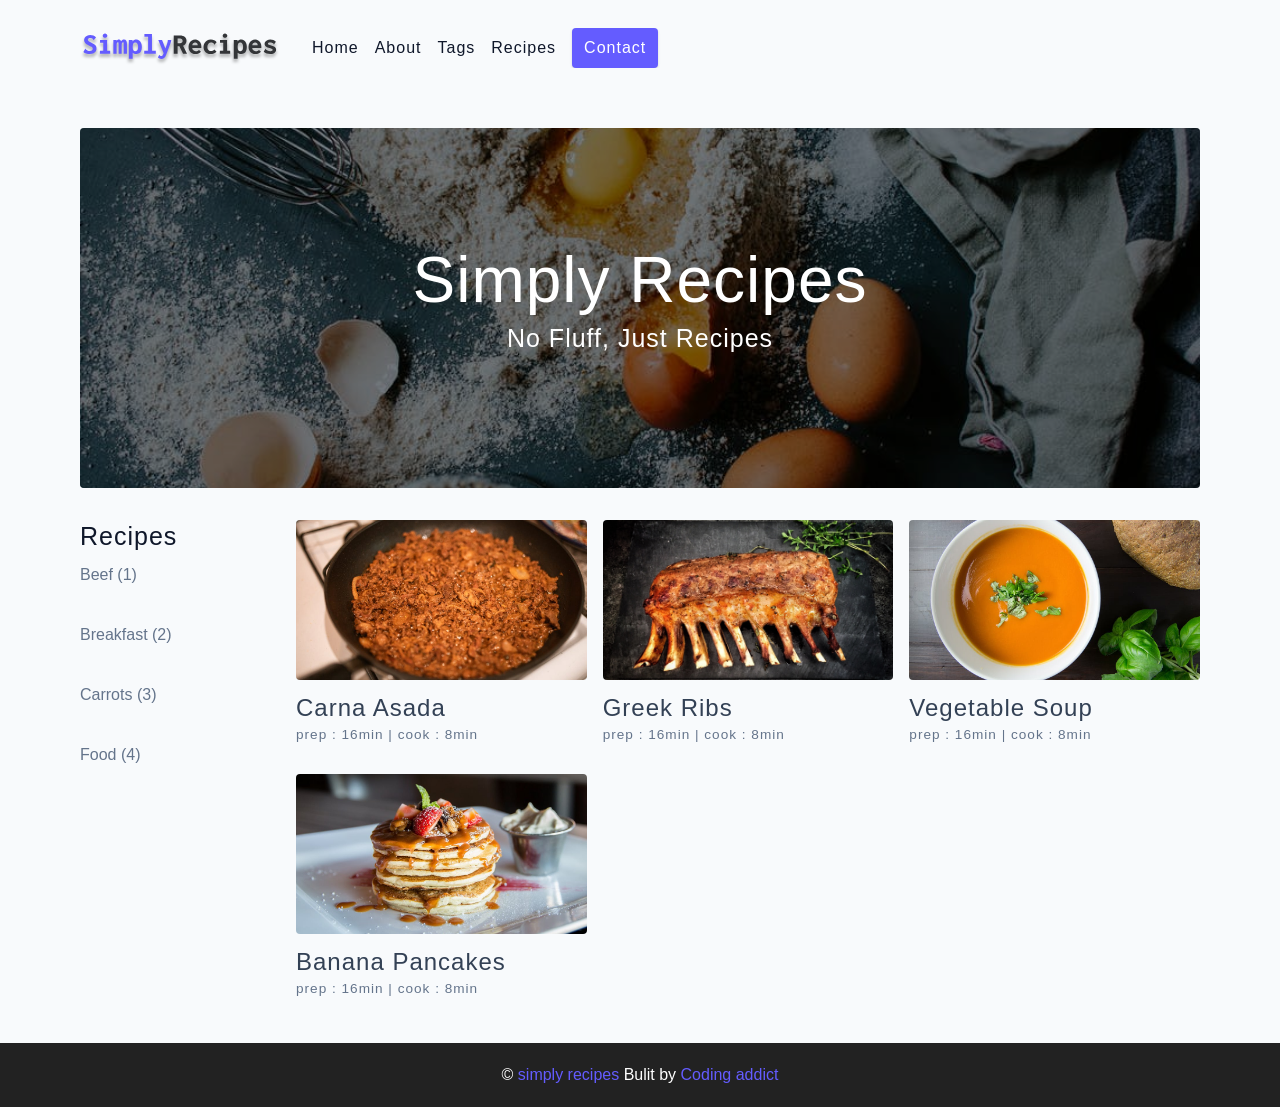
==== index.html @ bfdd86a1 "initial commit" ====
<!DOCTYPE html>
<html lang="en">
<head>
  <meta charset="UTF-8" />
  <meta http-equiv="X-UA-Compatible" content="IE=edge" />
  <meta name="viewport" content="width=device-width, initial-scale=1.0" />
  <title>Simply Recipes || Starter</title>
  <!-- favicon -->
  <link rel="shortcut icon" href="./assets/favicon.ico" type="image/x-icon" />
  <!-- normalize -->
  <link rel="stylesheet" href="./css/normalize.css" />
  <!-- font-awesome -->
  <link rel="stylesheet" href="https://cdnjs.cloudflare.com/ajax/libs/font-awesome/5.14.0/css/all.min.css" />
  <!-- main css -->
  <link rel="stylesheet" href="./css/main.css" />
</head>

<body>
  <!-- <nav> -->
  <nav class="navbar">
    <div class="nav-center">
      <!-- header  -->
      <div class="nav-header">
        <a href="index.html" class="nav-log">
          <img src="./assets/logo.svg" alt="Simply Recipes">
        </a>
        <button type="button" class="btn nav-btn">
          <i class="fas fa-align-justify"></i>
        </button>
      </div>
      <!-- links -->
      <div class="nav-links">
        <a href="index.html" class="nav-link">home</a>
        <a href="about.html" class="nav-link">about</a>
        <a href="tags.html" class="nav-link">tags</a>
        <a href="recipes.html" class="nav-link"> recipes</a>

        <div class="nav-link-contact-link">
          <a href="contact.html" class="btn">contact</a>
        </div>
      </div>
   </div>
  </nav>
  <!-- end of nav -->
  <!-- main -->
  <main class="page">
    <!-- header -->
    <header class="hero">
      <div class="hero-container">
        <div class="hero-text">
          <h1>simply recipes</h1>
          <h4>no fluff, just recipes</h4>
        </div>
      </div>
    </header>
    <!-- end of header  -->
    <!-- recipes container -->
    <section class="recipes-container">
      <!-- tags container -->
      <div class="tags-container">
        <h4>recipes</h4>
        <div class="tags-list">
          <a href="tag-template.html"> Beef (1)</a>
          <a href="tag-template.html"> Breakfast (2)
          </a>
          <a href="tag-template.html"> Carrots (3)</ a>
            <a href="tag-template.html"> food (4)</a>
        </div>
      </div>
      <!-- end tags container -->

      <!-- recipes-list  -->
      <div class="recipes-list">
        <!-- single recipes  -->
        <a href="single-recipe.html" class="recipe">
          <img src="./assets/recipes/recipe-1.jpeg" alt="food" class="img recipe-img" />
          <h5>Carna asada</h5>
          <p>prep : 16min | cook : 8min</p>
        </a>
        <!-- end of single recipe  -->
        <!-- single recipes  -->
        <a href="single-recipe.html" class="recipe">
          <img src="./assets/recipes/recipe-2.jpeg" alt="food" class="img recipe-img" />
          <h5>greek ribs</h5>
          <p>prep : 16min | cook : 8min</p>
        </a>
        <!-- end of single recipe  -->
        <!-- single recipes  -->
        <a href="single-recipe.html" class="recipe">
          <img src="./assets/recipes/recipe-3.jpeg" alt="food" class="img recipe-img" />
          <h5>Vegetable soup</h5>
          <p>prep : 16min | cook : 8min</p>
        </a>
        <!-- end of single recipe  -->
        <!-- single recipes  -->
        <a href="single-recipe.html" class="recipe">
          <img src="./assets/recipes/recipe-4.jpeg" alt="food" class="img recipe-img" />
          <h5>Banana pancakes</h5>
          <p>prep : 16min | cook : 8min</p>
        </a>
        <!-- end of single recipe-->
      </div>
      <!-- end of recipes-list  -->
    </section>
    <!-- end of recipes container -->
  </main>
  <!-- end of main -->
  <!-- footer -->
  <footer class="page-footer">
    <p>
      &copy; <span id="date"></span>
      <span class="footer-logo">simply recipes </span>
      Bulit by <a href="https://www.johnsmilga.com/">Coding addict</a>
    </p>
  </footer>  
</body>

</html>
---- css/main.css ----
*,
::after,
::before {
  box-sizing: border-box;
}
/* fonts */

@import url('https://fonts.googleapis.com/css2?family=Roboto:wght@400;500;600&family=Montserrat&display=swap');
html {
  font-size: 100%;
} /*16px*/

:root {
  /* colors */
  --primary-100: #e2e0ff;
  --primary-200: #c1beff;
  --primary-300: #a29dff;
  --primary-400: #837dff;
  --primary-500: #645cff;
  --primary-600: #504acc;
  --primary-700: #3c3799;
  --primary-800: #282566;
  --primary-900: #141233;

  /* grey */
  --grey-50: #f8fafc;
  --grey-100: #f1f5f9;
  --grey-200: #e2e8f0;
  --grey-300: #cbd5e1;
  --grey-400: #94a3b8;
  --grey-500: #64748b;
  --grey-600: #475569;
  --grey-700: #334155;
  --grey-800: #1e293b;
  --grey-900: #0f172a;
  /* rest of the colors */
  --black: #222;
  --white: #fff;
  --red-light: #f8d7da;
  --red-dark: #842029;
  --green-light: #d1e7dd;
  --green-dark: #0f5132;

  /* fonts  */
  --headingFont: 'Roboto', sans-serif;
  --bodyFont: 'Nunito', sans-serif;
  --smallText: 0.7em;
  /* rest of the vars */
  --backgroundColor: var(--grey-50);
  --textColor: var(--grey-900);
  --borderRadius: 0.25rem;
  --letterSpacing: 1px;
  --transition: 0.3s ease-in-out all;
  --max-width: 1120px;
  --fixed-width: 600px;

  /* box shadow*/
  --shadow-1: 0 1px 3px 0 rgba(0, 0, 0, 0.1), 0 1px 2px 0 rgba(0, 0, 0, 0.06);
  --shadow-2: 0 4px 6px -1px rgba(0, 0, 0, 0.1),
    0 2px 4px -1px rgba(0, 0, 0, 0.06);
  --shadow-3: 0 10px 15px -3px rgba(0, 0, 0, 0.1),
    0 4px 6px -2px rgba(0, 0, 0, 0.05);
  --shadow-4: 0 20px 25px -5px rgba(0, 0, 0, 0.1),
    0 10px 10px -5px rgba(0, 0, 0, 0.04);
}

body {
  background: var(--backgroundColor);
  font-family: var(--bodyFont);
  font-weight: 400;
  line-height: 1.75;
  color: var(--textColor);
}

p {
  margin-top: 0;
  margin-bottom: 1.5rem;
  max-width: 40em;
}

h1,
h2,
h3,
h4,
h5 {
  margin: 0;
  margin-bottom: 1.38rem;
  font-family: var(--headingFont);
  font-weight: 400;
  line-height: 1.3;
  text-transform: capitalize;
  letter-spacing: var(--letterSpacing);
}

h1 {
  margin-top: 0;
  font-size: 3.052rem;
}

h2 {
  font-size: 2.441rem;
}

h3 {
  font-size: 1.953rem;
}

h4 {
  font-size: 1.563rem;
}

h5 {
  font-size: 1.25rem;
}

small,
.text-small {
  font-size: var(--smallText);
}

a {
  text-decoration: none;
}
ul {
  list-style-type: none;
  padding: 0;
}

.img {
  width: 100%;
  display: block;
  object-fit: cover;
}
/* buttons */

.btn {
  cursor: pointer;
  color: var(--white);
  background: var(--primary-500);
  border: transparent;
  border-radius: var(--borderRadius);
  letter-spacing: var(--letterSpacing);
  padding: 0.375rem 0.75rem;
  box-shadow: var(--shadow-1);
  transition: var(--transtion);
  text-transform: capitalize;
  display: inline-block;
}
.btn:hover {
  background: var(--primary-700);
  box-shadow: var(--shadow-3);
}
.btn-hipster {
  color: var(--primary-500);
  background: var(--primary-200);
}
.btn-hipster:hover {
  color: var(--primary-200);
  background: var(--primary-700);
}
.btn-block {
  width: 100%;
}

/* alerts */
.alert {
  padding: 0.375rem 0.75rem;
  margin-bottom: 1rem;
  border-color: transparent;
  border-radius: var(--borderRadius);
}

.alert-danger {
  color: var(--red-dark);
  background: var(--red-light);
}
.alert-success {
  color: var(--green-dark);
  background: var(--green-light);
}
/* form */

.form {
  width: 90vw;
  max-width: var(--fixed-width);
  background: var(--white);
  border-radius: var(--borderRadius);
  box-shadow: var(--shadow-2);
  padding: 2rem 2.5rem;
  margin: 3rem auto;
}
.form-label {
  display: block;
  font-size: var(--smallText);
  margin-bottom: 0.5rem;
  text-transform: capitalize;
  letter-spacing: var(--letterSpacing);
}
.form-input,
.form-textarea {
  width: 100%;
  padding: 0.375rem 0.75rem;
  border-radius: var(--borderRadius);
  background: var(--backgroundColor);
  border: 1px solid var(--grey-200);
}

.form-row {
  margin-bottom: 1rem;
}

.form-textarea {
  height: 7rem;
}
::placeholder {
  font-family: inherit;
  color: var(--grey-400);
}
.form-alert {
  color: var(--red-dark);
  letter-spacing: var(--letterSpacing);
  text-transform: capitalize;
}
/* alert */

@keyframes spinner {
  to {
    transform: rotate(360deg);
  }
}

.loading {
  width: 6rem;
  height: 6rem;
  border: 5px solid var(--grey-400);
  border-radius: 50%;
  border-top-color: var(--primary-500);
  animation: spinner 0.6s linear infinite;
}
.loading {
  margin: 0 auto;
}
/* title */

.title {
  text-align: center;
}

.title-underline {
  background: var(--primary-500);
  width: 7rem;
  height: 0.25rem;
  margin: 0 auto;
  margin-top: -1rem;
}

/*
=============== 
Navbar
===============
*/

.navbar {
display: flex;
justify-content: center;
align-items: center;
/* background: #3c3799; */
}
.nav-center {
  width: 90vw;
  max-width: var(--max-width);
  /* background: red; */
}

.nav-header{
  height: 6rem;
  display: flex;
  justify-content: space-between;
  align-items: center;
}
.nav-log {
   display: flex;
   align-items: center;
}
.nav-header img{
  width: 200px;
}

.nav-btn {
  padding: 0.15rem 0.75rem;
}
.nav-btn i {
  font-size: 1.25rem;
}

.nav-links {
  display: flex;
  flex-direction: column;
  /* todo */
  height: 0;
  overflow: hidden;
  transition: var(--transition);
}
.show-links {
  height: 310px;
}
.nav-link {
  display: block;
  text-align: center;
  text-transform: capitalize;
  color: var(--grey-900);
  letter-spacing: var(--letterSpacing);
  padding: 1rem 0;
  border-top: 1px solid var(--grey-500);
  transition: var(--transition);
}
.nav-link:hover {
  color: var(--primary-500)
}
.contact-link a{
   padding: 0.15rem  1rem;
}

@media screen and (min-width: 992px) {
  .nav-btn {
    display: none;
  }
  .navbar {
    height: 6rem;
  }
  .nav-center {
    display: flex;
    align-items: center;
  }
  .nav-header {
    height: auto;
    margin-right: 2rem;
  }
  .nav-links {
    height: auto;
    flex-direction: row;
    align-items: center;
    width: 100%;
    /* background: red; */
  }
  .nav-link {
    padding: 0;
    border-top: none;
    margin-right: 1rem;
    font-size: 1rem
  }
  .contacts-link {
    margin-left: auto;
    margin-right: 0;
  }
  }
/*
=============== 
page
===============
*/
.page {
  /* background: red; */
  width: 90vw;
  max-width: var(--max-width);
  margin: 0 auto;
  padding-top: 2rem;
  min-height: calc(100vh - (6rem + 4rem))

}
/*
=============== 
footer
===============
*/
.page-footer {
  height: 4rem;
  background-color: var(--black);
  color: var(--white);
  display: flex;
  align-items: center;
  justify-content: center;
}
.page-footer p {
  margin-bottom: 0;
}
.footer-logo,
.page-footer a {
  color: var(--primary-500);
}
/*
=============== 
hero
===============
*/

.hero {
  height: 40vh;
  background: url('../assets/main.jpeg') center/cover no-repeat; 
  margin-bottom: 2rem;
  border-radius: var(--borderRadius);
  position: relative;
}

.hero-container {
  position: absolute;
  width: 100%;
  height: 100%;
  top: 0;
  left: 0;
  background: rgba(0, 0, 0, 0.4);
  border-radius: var(--borderRadius);
  display: flex;
  align-items: center;
  justify-content: center;
}
.hero-text{
  text-align: center;
  color: white;
}
@media screen and (min-width:768px) {
  .hero-text h1 {
    font-size: 4rem;
    margin-bottom: 0;
  }
}

/*
=============== 
Recipes
===============
*/
.recipes-container {
  display: grid;
  gap: 2rem 1rem;
 }
.tags-container{
  order:1;
  display: flex;
  flex-direction: column;
  padding-bottom: 3rem;
}
.recipes-list {
  display: grid;
  gap: 2rem 1rem;
  padding-bottom: 3rem;
}
.tags-container h4 {
  margin-bottom: 0.5rem;
  font-weight: 500;
}

.tags-list {
  display: grid;
  gap: 2rem;
  grid-template-columns: 1fr 1fr 1fr;
}


.tags-list a {
  text-transform: capitalize;
  display: block;
  color: var(--grey-500);
  transition: var(--transition);
}
.tags-list a:hover {
  color: blue;
}
.recipe {
  display: block;
}
.recipe-img {
  height: 15rem;
  border-radius: var(--borderRadius);
  margin-bottom: 1rem;
}
.recipe h5 {
  margin-bottom: 0;
  line-height: 1;
  margin-top: 0.5rem;
  color: var(--grey-700)
}
.recipe p {
  margin-bottom: 0;
  line-height: 1;
  margin-top: 0.5rem;
  color: var(--grey-500);
  letter-spacing: var(--letterSpacing);
}
@media screen and (min-width:576px) {
  .recipes-list {
    grid-template-columns: 1fr 1fr;
  }
  .recipe-img {
    height: 10rem;
  }
}
@media screen and (min-width: 992px) {
  .recipes-container {
    grid-template-columns: 200px 1fr;
  }
  .recipe p{
    font-size: 0.85rem;
  }
  .tags-container {
    order:0;
  }
  .tags-list {
    grid-template-columns: 1fr ;
  }
}
@media screen and (min-width: 1200px) {
  .recipe h5 {
    font-size: 1.5rem;
  }
  .recipes-list {
    grid-template-columns: 1fr 1fr 1fr;
  }
}
/*
=============== 
Error
===============
*/
.error-page {
  text-align: center;
  padding-top: 5rem;
}
.error-page h1 {
  font-size: 9rem;
}
/*
=============== 
About
===============
*/
.about-page h2 {
  text-transform: none;
  font-weight: bold;
}
.about-page {
  display: grid;
  gap: 2rem 4rem;
  padding-bottom: 3rem;
}
.about-img {
  border-radius: var(--borderRadius) ;
  height: 300px;
}


@media screen and (min-width:992px) {
  .about-page{
    grid-template-columns: 1fr 1fr;
    grid-template-rows: 400px;
    align-items: center;
  }
  .about-img {
    height: 100%;
  }
}




.featured-title {
  text-align: center;
}
/*
=============== 
contact page
===============
*/
.contact-form{
  width: 100%;
  margin:0;
  background: var(--grey-200);
}

.contact-container {
  display: grid;
  gap: 2rem 3rem;
  padding-bottom: 3rem;
}
@media screen and (min-width: 992px) {
  .contact-container{
    grid-template-columns: 1fr 450px;
    align-items: center;
  }
 }

/*
=============== 
Tags page
===============
*/

.tags-wrapper {
  display: grid;
  gap: 2rem;
  padding-bottom: 3rem;
}

.tag {
  background: var(--grey-500);
  border-radius: var(--borderRadius);
  text-align: center;
  color: var(--white);
  transition: var(--transition);
  padding: 0.75rem 0;
}
.tag:hover {
  background: var(--primary-400);
}

.tag h5,
.tag p {
  margin-bottom: 0;
}
.tag h5 {
  font-weight: 600;
}

@media screen and (min-width: 576px) {
  .tags-wrapper {
    grid-template-columns: 1fr 1fr;
  }
   }
   @media screen and (min-width: 992px) {
  .contact-container{
    grid-template-columns: 1fr 450px;
    align-items: center;
  }
 }@media screen and (min-width: 992px) {
  .contact-container{
    grid-template-columns: 1fr 450px;
    text-align: center;
  }
 }
 @media screen and (min-width: 992px) {
  .tags-wrapper {
    grid-template-columns: repeat(3, 1fr);
  }
 }
/*
=============== 
Single Recipe page
===============
*/
.recipe-hero {
  display: grid;
  gap: 3rem;
}
.recipe-hero-img {
  height: 300px;
  border-radius: var(--borderRadius);
}

.recipe-hero p {
  color: var(--grey-600)
}
.recipe-icons {
  display: grid;
  grid-template-columns: repeat(3,1fr);
  gap: 1rem;
  margin: 2rem 0;
  text-align: center;
}
.recipe-icons i {
  font-size: 1.5rem;
  color: var(--primary-500);
}
.recipe-icons h5,
.recipe-icons p {
  margin-bottom: 0;
  font-size: 0.85rem;
}
.recipe-icons p {
  color: var(--grey-600);
}
.recipe-tags {
  display: flex;
  align-items: center;
  flex-wrap: wrap;
  font-size: 0.7em;
  font-weight: 600;
}
.recipe-tags a {
  background-color: var(--primary-500);
  /* border-radius: var(--borderRadius); */
  color: var(--white);
  padding: 0.5rem 0.5rem;
  margin: 0 0.25rem;
  text-transform: capitalize;
}

@media screen and (min-width: 992px) {
  .recipe-hero {
    grid-template-columns: 4fr 5fr;
    align-items: center;
  }
 }

 .recipe-content {
  padding: 3rem 0;
  display: grid;
  gap: 2rem 5rem;
 }
@media screen and (min-width: 992px) {
  .recipe-content {
    grid-template-columns: 2fr 1fr;
  }
 }
 
 .single-instruction header {
  display: grid;
  grid-template-columns: auto 1fr;
  align-items: center;
 }
 .single-instruction header p {
  text-transform: uppercase;
  font-weight: 600;
  margin-bottom: 0;
  color: var(--primary-500);
 }
 .single-instruction > p {
  color: var(--grey-700);
 }
 .single-instruction header div {
  height: 2px;
  background: var(--grey-300);
 }

 .second-column {
  display: grid;
  row-gap: 2rem;
 }
 .single-ingredient {
  border-bottom: 2px solid var(--grey-300);
  padding-bottom: 0.75rem;
  color: var(--grey-700);
 }
 .single-tool {
  border-bottom: 2px solid var(--grey-300);
  padding-bottom: 0.75rem;
  color: var(--primary-500);
  text-transform: capitalize;
 }
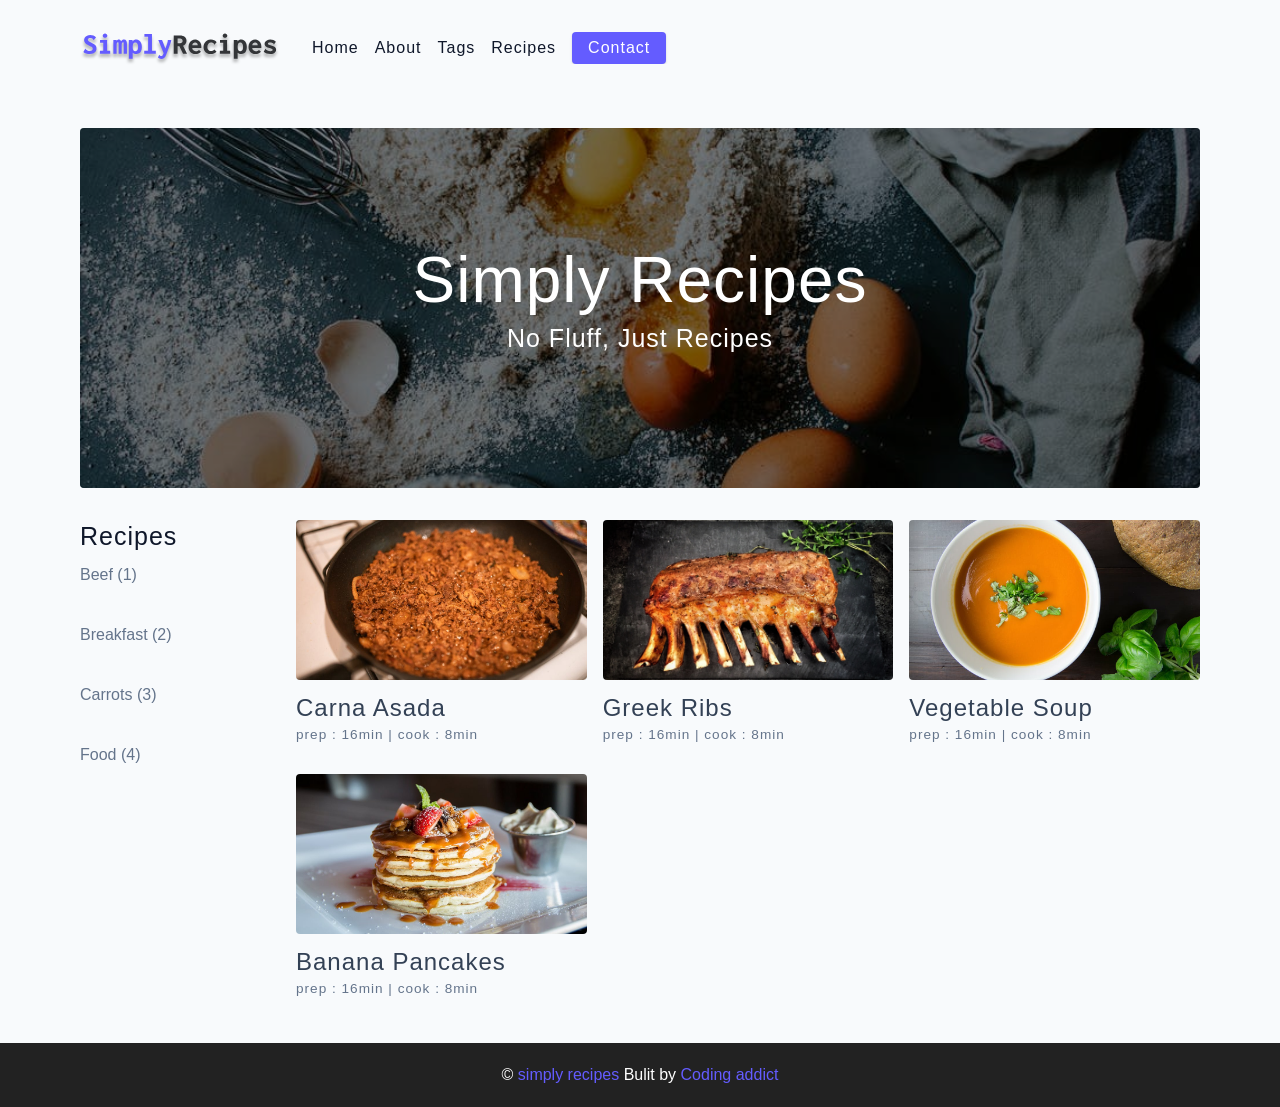
==== commit 4dd40f3f: "Fix navbar" ====
--- a/index.html
+++ b/index.html
@@ -35,7 +35,7 @@
         <a href="tags.html" class="nav-link">tags</a>
         <a href="recipes.html" class="nav-link"> recipes</a>
 
-        <div class="nav-link-contact-link">
+        <div class="contact-link">
           <a href="contact.html" class="btn">contact</a>
         </div>
       </div>
@@ -63,7 +63,7 @@
           <a href="tag-template.html"> Beef (1)</a>
           <a href="tag-template.html"> Breakfast (2)
           </a>
-          <a href="tag-template.html"> Carrots (3)</ a>
+          <a href="tag-template.html">Carrots (3)</a>
             <a href="tag-template.html"> food (4)</a>
         </div>
       </div>
@@ -113,6 +113,7 @@
       Bulit by <a href="https://www.johnsmilga.com/">Coding addict</a>
     </p>
   </footer>  
+  <script src="./script.js"></script>
 </body>
 
 </html>
--- a/css/main.css
+++ b/css/main.css
@@ -351,7 +351,6 @@
   }
   .contacts-link {
     margin-left: auto;
-    margin-right: 0;
   }
   }
 /*
